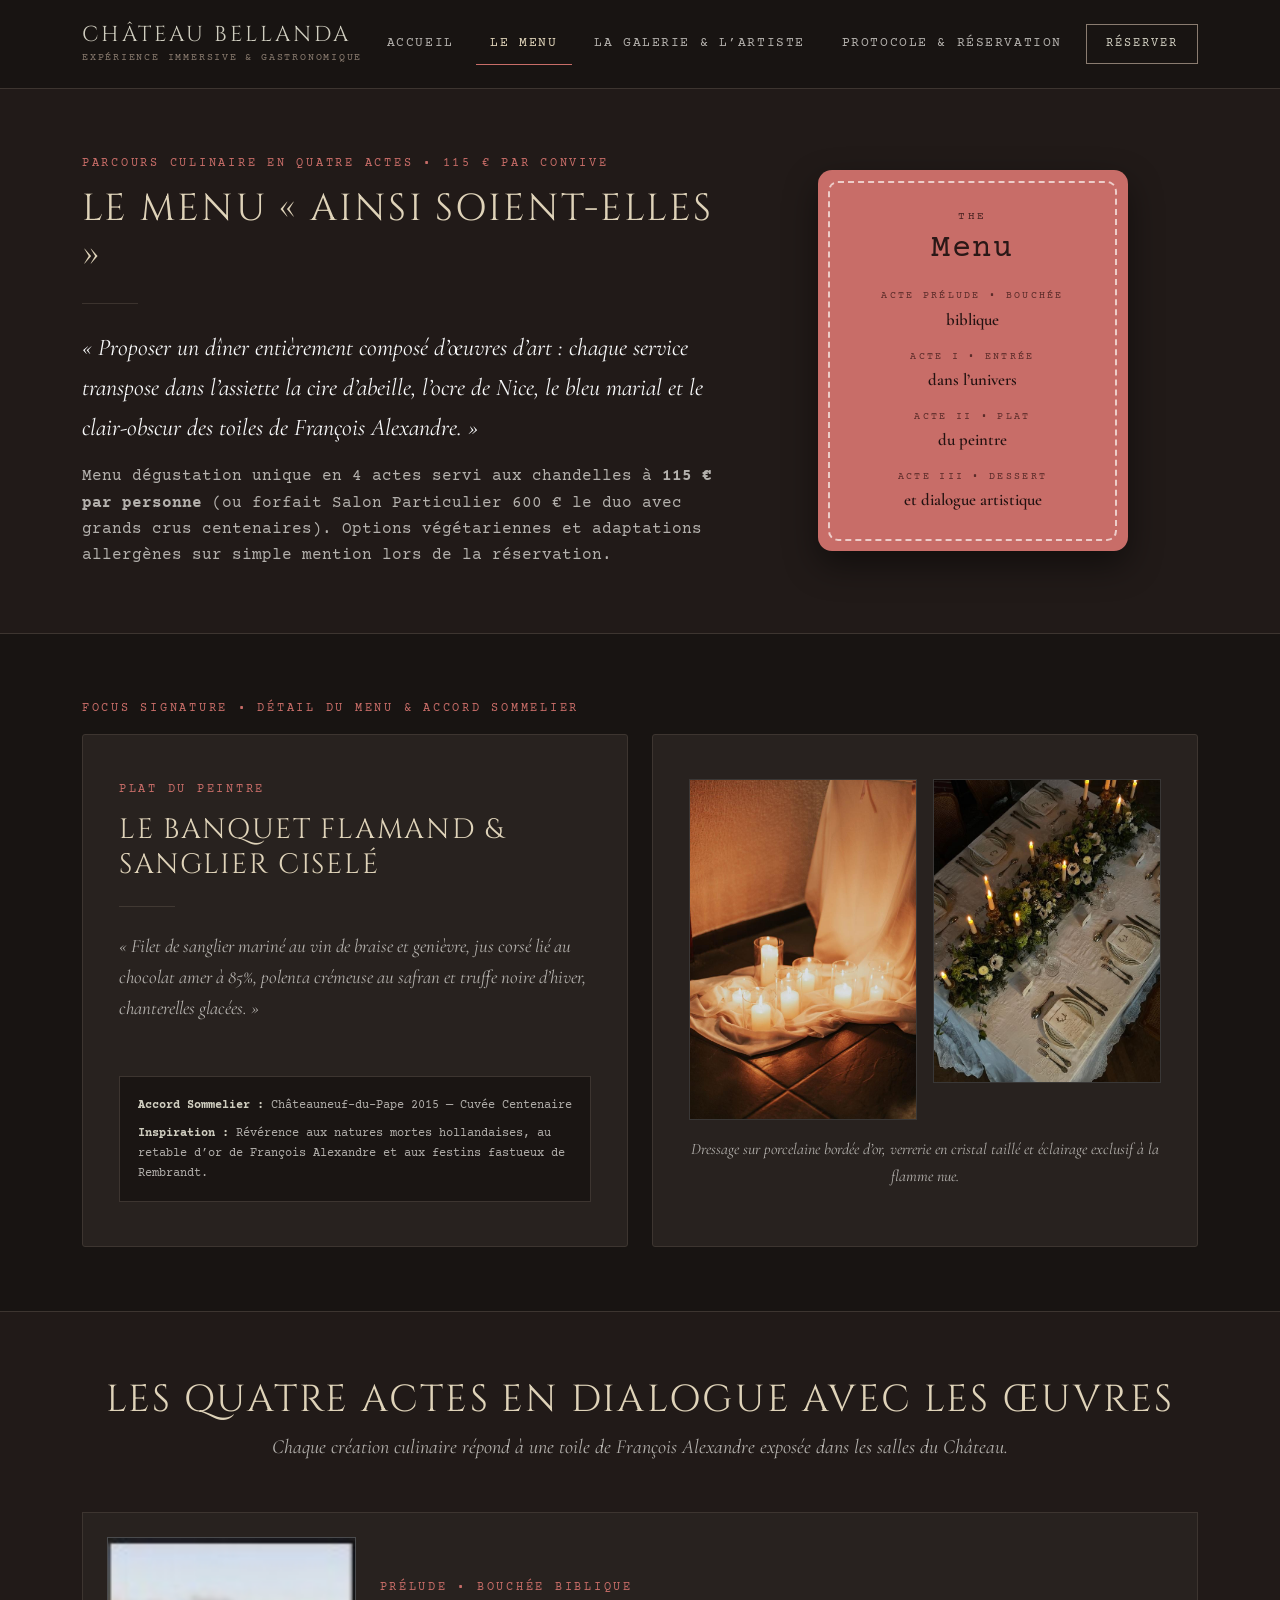
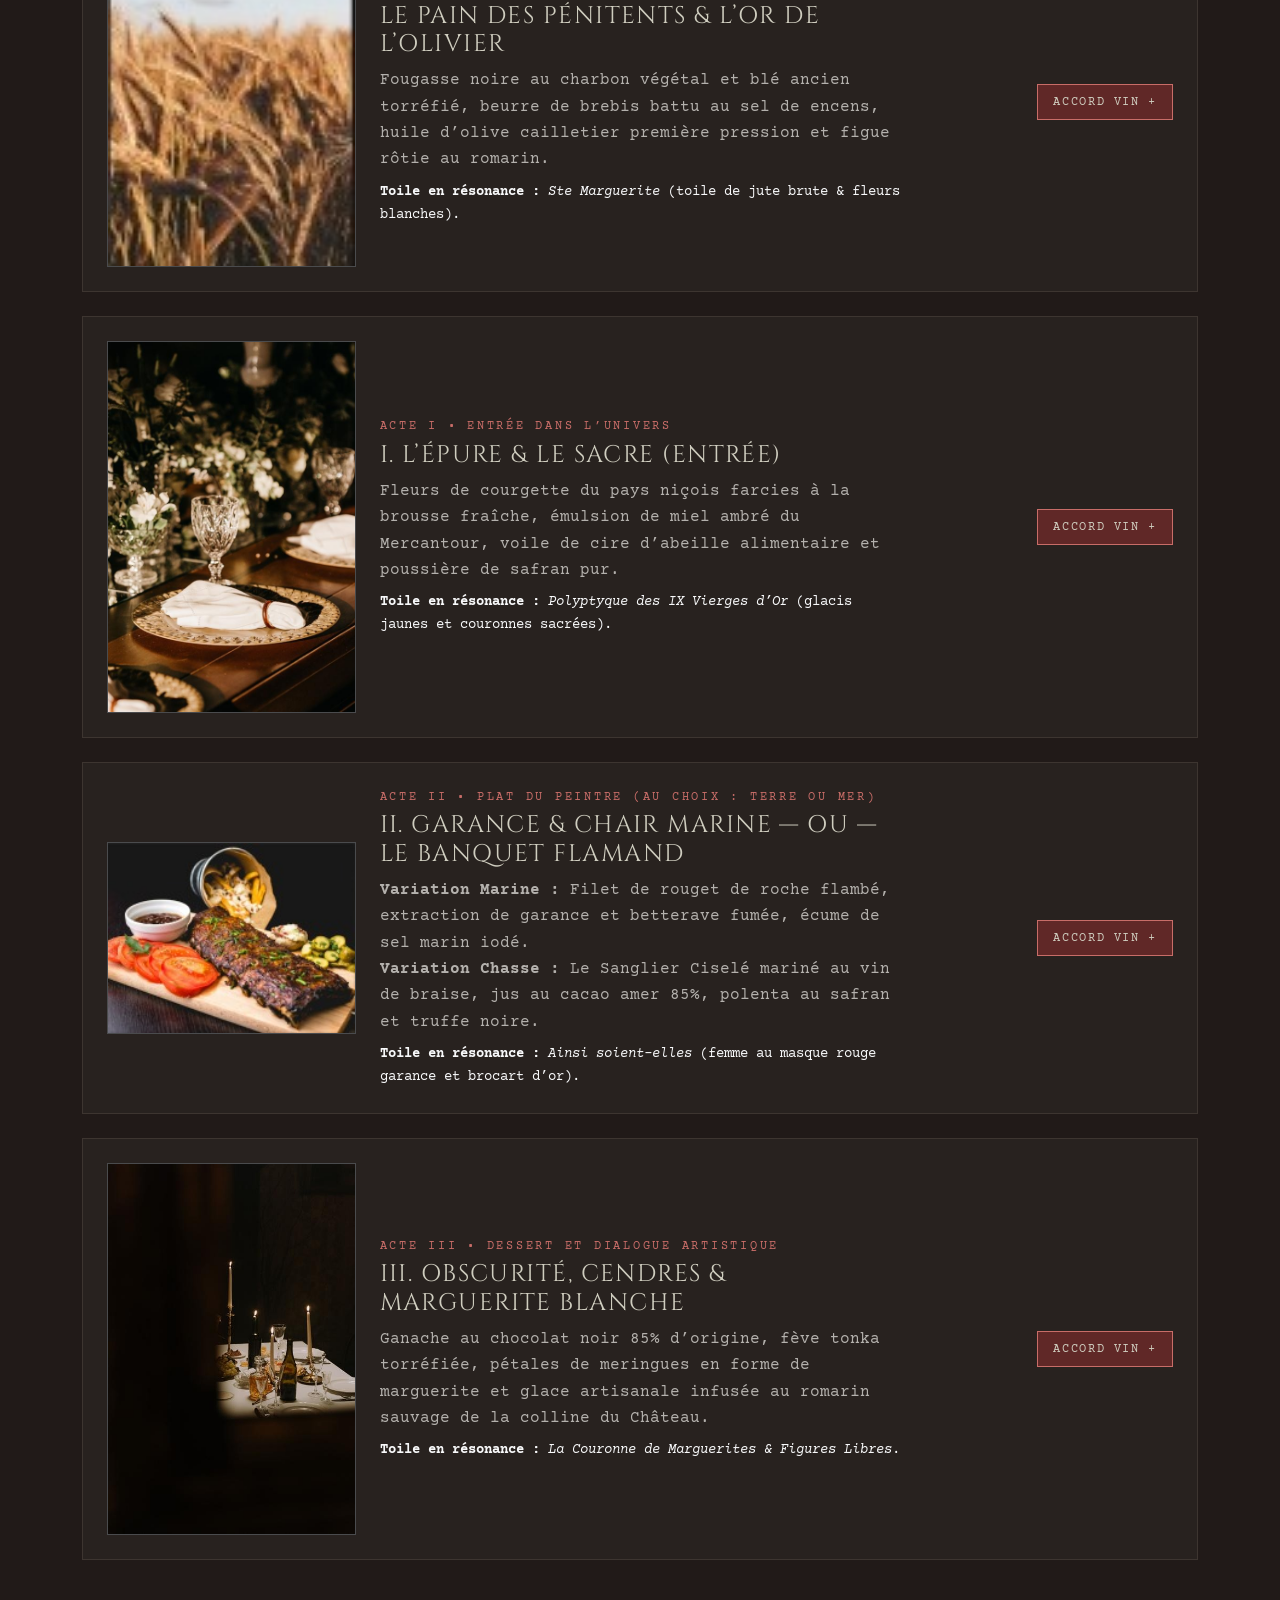
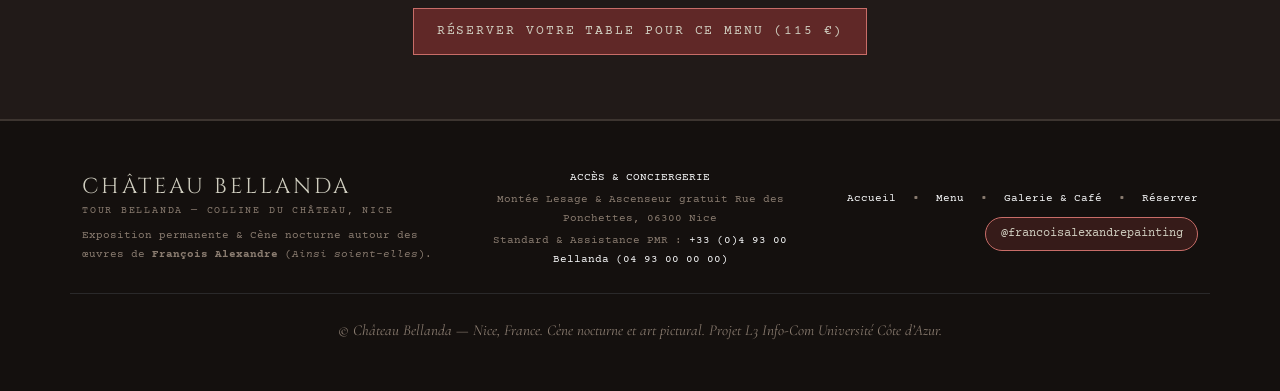
==== menu.html @ 2044c842 "Commit 3 Création des pages Menu 4 actes, Galerie monumentale et Café de l'Artiste" ====
<!DOCTYPE html>
<html lang="fr">
<head>
  <meta charset="UTF-8">
  <meta name="viewport" content="width=device-width, initial-scale=1.0">
  <title>Le Menu « Ainsi soient-elles » | Château Bellanda Nice — Dîner Gastronomique en 4 Actes</title>
  <meta name="description" content="Découvrez le menu gastronomique immersif en 4 actes du Château Bellanda à Nice (115 €), en dialogue avec les toiles de François Alexandre : Bouchée biblique, Entrée, Plat du Peintre et Dessert.">
  <meta name="keywords" content="Château Bellanda, château à Nice, galerie d'art privée, expérience gastronomique dans un cadre historique, François Alexandre, Ainsi soient-elles, restaurant immersif Nice, sortie insolite Côte d'Azur, dîner aux chandelles Nice">
  <meta name="author" content="Château Bellanda - François Alexandre - Université Côte d'Azur L3 Info-Com">
  <meta name="robots" content="index, follow">
  <meta property="og:title" content="Le Menu « Ainsi soient-elles » | Château Bellanda Nice — Dîner Gastronomique en 4 Actes">
  <meta property="og:description" content="Découvrez le menu gastronomique immersif en 4 actes du Château Bellanda à Nice (115 €), en dialogue avec les toiles de François Alexandre : Bouchée biblique, Entrée, Plat du Peintre et Dessert.">
  <meta property="og:type" content="website">
  <meta property="og:locale" content="fr_FR">
  <meta property="og:image" content="images/oeuvre-ainsi-soient-elles-affiche.jpg">
  <link rel="preconnect" href="https://fonts.googleapis.com">
  <link rel="preconnect" href="https://fonts.gstatic.com" crossorigin>
  <link href="https://fonts.googleapis.com/css2?family=Cinzel:wght@400;600;700&amp;family=Cormorant+Garamond:ital,wght@0,400;0,600;1,400;1,600&amp;family=Courier+Prime:ital,wght@0,400;0,700;1,400&amp;display=swap" rel="stylesheet">
  <link href="https://cdn.jsdelivr.net/npm/bootstrap@5.3.3/dist/css/bootstrap.min.css" rel="stylesheet" integrity="sha384-QWTKZyjpPEjISv5WaRU9OFeRpok6YctnYmDr5pNlyT2bRjXh0JMhjY6hW+ALEwIH" crossorigin="anonymous">
  <link rel="stylesheet" href="css/style.css">
</head>
<body>
  <a href="#main-content" class="skip-link">Aller au contenu principal</a>

  <header class="site-header">
    <nav class="navbar navbar-expand-lg" aria-label="Navigation principale du Château Bellanda">
      <div class="container">
        <a class="brand-logo" href="index.html">
          <span class="brand-title">CHÂTEAU BELLANDA</span>
          <span class="brand-subtitle">EXPÉRIENCE IMMERSIVE &amp; GASTRONOMIQUE</span>
        </a>

        <button class="navbar-toggler-custom d-lg-none" type="button" data-bs-toggle="collapse" data-bs-target="#navbarBellanda" aria-controls="navbarBellanda" aria-expanded="false" aria-label="Ouvrir le menu de navigation">
          Menu &#9776;
        </button>

        <div class="collapse navbar-collapse justify-content-center mt-3 mt-lg-0" id="navbarBellanda">
          <ul class="navbar-nav align-items-lg-center gap-lg-2">
            <li class="nav-item">
              <a class="nav-link-bellanda" href="index.html">Accueil</a>
            </li>
            <li class="nav-item">
              <a class="nav-link-bellanda active" href="menu.html" aria-current="page">Le Menu</a>
            </li>
            <li class="nav-item">
              <a class="nav-link-bellanda" href="galerie.html">La Galerie &amp; L’Artiste</a>
            </li>
            <li class="nav-item">
              <a class="nav-link-bellanda" href="reservation.html">Protocole &amp; Réservation</a>
            </li>
          </ul>
          <div class="d-lg-none mt-3 pb-2">
            <a href="reservation.html" class="btn-reserver-header w-100 text-center">Réserver (115 €)</a>
          </div>
        </div>

        <div class="d-none d-lg-block">
          <a href="reservation.html" class="btn-reserver-header">RÉSERVER</a>
        </div>
      </div>
    </nav>
  </header>

  <main id="main-content">
    <!-- EN-TÊTE DE LA PAGE MENU -->
    <section class="section-festin" aria-labelledby="menu-page-title">
      <div class="container">
        <div class="row gy-4 align-items-center">
          <div class="col-12 col-lg-7">
            <span class="kicker">PARCOURS CULINAIRE EN QUATRE ACTES &bull; 115 € PAR CONVIVE</span>
            <h1 id="menu-page-title" class="festin-title">
              LE MENU « AINSI SOIENT-ELLES »
            </h1>
            <hr class="section-divider">
            <p class="font-cormorant fst-italic fs-4 text-light">
              « Proposer un dîner entièrement composé d’œuvres d’art : chaque service transpose dans l’assiette la cire d’abeille, l’ocre de Nice, le bleu marial et le clair-obscur des toiles de François Alexandre. »
            </p>
            <p class="mb-0">
              Menu dégustation unique en 4 actes servi aux chandelles à <strong>115 € par personne</strong> (ou forfait Salon Particulier 600 € le duo avec grands crus centenaires). Options végétariennes et adaptations allergènes sur simple mention lors de la réservation.
            </p>
          </div>

          <div class="col-12 col-lg-5">
            <!-- Rappel fidèle de la carte rose "THE Menu" de la Maquette 1 -->
            <div class="pink-menu-card mb-0">
              <div class="pink-menu-inner">
                <span class="pink-menu-kicker">THE</span>
                <h2 class="pink-menu-heading">Menu</h2>
                <ul class="pink-menu-list">
                  <li>
                    <span class="pink-menu-step">ACTE PRÉLUDE &bull; BOUCHÉE</span>
                    <span class="pink-menu-desc">biblique</span>
                  </li>
                  <li>
                    <span class="pink-menu-step">ACTE I &bull; ENTRÉE</span>
                    <span class="pink-menu-desc">dans l’univers</span>
                  </li>
                  <li>
                    <span class="pink-menu-step">ACTE II &bull; PLAT</span>
                    <span class="pink-menu-desc">du peintre</span>
                  </li>
                  <li>
                    <span class="pink-menu-step">ACTE III &bull; DESSERT</span>
                    <span class="pink-menu-desc">et dialogue artistique</span>
                  </li>
                </ul>
              </div>
            </div>
          </div>
        </div>
      </div>
    </section>

    <!-- ZOOM MAQUETTE 4 : ÉTAT INCLUS — DÉTAIL DU PLAT DU PEINTRE & RÉSERVATION RAPIDE -->
    <section class="artist-bubble-section" aria-labelledby="plat-peintre-heading">
      <div class="container">
        <span class="kicker mb-3">FOCUS SIGNATURE &bull; DÉTAIL DU MENU &amp; ACCORD SOMMELIER</span>
        <div class="row g-4 align-items-stretch">
          <!-- Carte Gauche Maquette 4 : Plat du Peintre -->
          <div class="col-12 col-lg-6">
            <article class="detail-boxed-card h-100 d-flex flex-column justify-content-between">
              <div>
                <span class="kicker">PLAT DU PEINTRE</span>
                <h2 id="plat-peintre-heading" class="festin-title fs-3">
                  LE BANQUET FLAMAND &amp; SANGLIER CISELÉ
                </h2>
                <hr class="section-divider">
                <blockquote class="festin-quote">
                  « Filet de sanglier mariné au vin de braise et genièvre, jus corsé lié au chocolat amer à 85%, polenta crémeuse au safran et truffe noire d’hiver, chanterelles glacées. »
                </blockquote>
              </div>

              <div class="sommelier-box">
                <p class="mb-2"><strong>Accord Sommelier :</strong> Châteauneuf-du-Pape 2015 — Cuvée Centenaire</p>
                <p class="mb-0"><strong>Inspiration :</strong> Révérence aux natures mortes hollandaises, au retable d’or de François Alexandre et aux festins fastueux de Rembrandt.</p>
              </div>
            </article>
          </div>

          <!-- Carte Droite : Visuel de la Table aux Chandelles & Chevalet -->
          <div class="col-12 col-lg-6">
            <div class="detail-boxed-card h-100">
              <div class="row g-3">
                <div class="col-6">
                  <img src="images/ambiance-assiette-oree-cristal.jpg" alt="Assiette dorée ciselée et verre en cristal sur la table d'hôte du Château Bellanda" class="img-fluid border border-secondary border-opacity-25 w-100" width="380" height="520">
                </div>
                <div class="col-6">
                  <img src="images/ambiance-table-clair-obscur.jpg" alt="Table dressée dans le clair-obscur éclairée par quatre hautes chandelles" class="img-fluid border border-secondary border-opacity-25 w-100" width="380" height="520">
                </div>
              </div>
              <p class="small mt-3 mb-0 text-center font-cormorant fst-italic fs-6">
                Dressage sur porcelaine bordée d’or, verrerie en cristal taillé et éclairage exclusif à la flamme nue.
              </p>
            </div>
          </div>
        </div>
      </div>
    </section>

    <!-- DÉROULÉ DES ACTES CULINAIRES EN DIALOGUE AVEC LES TOILES (CONFORME WIREFRAME PAGE 2) -->
    <section class="section-festin" aria-labelledby="actes-details-heading">
      <div class="container">
        <h2 id="actes-details-heading" class="festin-title text-center mb-2">LES QUATRE ACTES EN DIALOGUE AVEC LES ŒUVRES</h2>
        <p class="text-center font-cormorant fst-italic fs-5 mb-5">Chaque création culinaire répond à une toile de François Alexandre exposée dans les salles du Château.</p>

        <!-- PRÉLUDE : BOUCHÉE BIBLIQUE -->
        <article class="menu-course-row">
          <div class="row g-4 align-items-center">
            <div class="col-12 col-md-3">
              <img src="images/vignette-ble-or.jpg" alt="Pain d'épeautre antique doré et huile d'olive vierge de la colline" class="img-fluid border border-secondary border-opacity-50 w-100" width="300" height="240">
            </div>
            <div class="col-12 col-md-6">
              <span class="kicker mb-1">PRÉLUDE &bull; BOUCHÉE BIBLIQUE</span>
              <h3 class="h4 font-cinzel">LE PAIN DES PÉNITENTS &amp; L’OR DE L’OLIVIER</h3>
              <p class="mb-2">
                Fougasse noire au charbon végétal et blé ancien torréfié, beurre de brebis battu au sel de encens, huile d’olive cailletier première pression et figue rôtie au romarin.
              </p>
              <p class="small text-light mb-0"><strong>Toile en résonance :</strong> <em>Ste Marguerite</em> (toile de jute brute &amp; fleurs blanches).</p>
            </div>
            <div class="col-12 col-md-3 text-md-end">
              <details class="accord-details">
                <summary>ACCORD VIN +</summary>
                <div class="accord-content text-start">
                  <strong>Bellet Blanc AOC — Clos Saint-Vincent :</strong> Minéralité saline, notes de fleurs blanches et de cire d’abeille.
                </div>
              </details>
            </div>
          </div>
        </article>

        <!-- ACTE I : ENTRÉE DANS L'UNIVERS -->
        <article class="menu-course-row">
          <div class="row g-4 align-items-center">
            <div class="col-12 col-md-3">
              <img src="images/ambiance-bougies-soie.jpg" alt="Mise en scène de bougies et cire d'abeille inspirant l'entrée L'Épure et Le Sacre" class="img-fluid border border-secondary border-opacity-50 w-100" width="300" height="240">
            </div>
            <div class="col-12 col-md-6">
              <span class="kicker mb-1">ACTE I &bull; ENTRÉE DANS L’UNIVERS</span>
              <h3 class="h4 font-cinzel">I. L’ÉPURE &amp; LE SACRE (ENTRÉE)</h3>
              <p class="mb-2">
                Fleurs de courgette du pays niçois farcies à la brousse fraîche, émulsion de miel ambré du Mercantour, voile de cire d’abeille alimentaire et poussière de safran pur.
              </p>
              <p class="small text-light mb-0"><strong>Toile en résonance :</strong> <em>Polyptyque des IX Vierges d’Or</em> (glacis jaunes et couronnes sacrées).</p>
            </div>
            <div class="col-12 col-md-3 text-md-end">
              <details class="accord-details">
                <summary>ACCORD VIN +</summary>
                <div class="accord-content text-start">
                  <strong>Condrieu Viognier — Sélection Parcellaire :</strong> Rondeur miellée, abricot sec et finale florale délicate.
                </div>
              </details>
            </div>
          </div>
        </article>

        <!-- ACTE II : PLAT DU PEINTRE (MER OU TERRE AU CHOIX) -->
        <article class="menu-course-row">
          <div class="row g-4 align-items-center">
            <div class="col-12 col-md-3">
              <img src="images/inspiration-plastique-plat.jpg" alt="Plat signature du peintre dressé sur bois avec réduction garance et braise" class="img-fluid border border-secondary border-opacity-50 w-100" width="300" height="240">
            </div>
            <div class="col-12 col-md-6">
              <span class="kicker mb-1">ACTE II &bull; PLAT DU PEINTRE (AU CHOIX : TERRE OU MER)</span>
              <h3 class="h4 font-cinzel">II. GARANCE &amp; CHAIR MARINE — OU — LE BANQUET FLAMAND</h3>
              <p class="mb-2">
                <strong>Variation Marine :</strong> Filet de rouget de roche flambé, extraction de garance et betterave fumée, écume de sel marin iodé.<br>
                <strong>Variation Chasse :</strong> Le Sanglier Ciselé mariné au vin de braise, jus au cacao amer 85%, polenta au safran et truffe noire.
              </p>
              <p class="small text-light mb-0"><strong>Toile en résonance :</strong> <em>Ainsi soient-elles</em> (femme au masque rouge garance et brocart d’or).</p>
            </div>
            <div class="col-12 col-md-3 text-md-end">
              <details class="accord-details">
                <summary>ACCORD VIN +</summary>
                <div class="accord-content text-start">
                  <strong>Châteauneuf-du-Pape 2015 :</strong> Profondeur épicée, cuir noble et fruits noirs confits.
                </div>
              </details>
            </div>
          </div>
        </article>

        <!-- ACTE III : DESSERT ET DIALOGUE ARTISTIQUE -->
        <article class="menu-course-row mb-0">
          <div class="row g-4 align-items-center">
            <div class="col-12 col-md-3">
              <img src="images/ambiance-banquet-chandelles.jpg" alt="Table de banquet fleurie de marguerites et d'anémones blanches aux chandelles" class="img-fluid border border-secondary border-opacity-50 w-100" width="300" height="240">
            </div>
            <div class="col-12 col-md-6">
              <span class="kicker mb-1">ACTE III &bull; DESSERT ET DIALOGUE ARTISTIQUE</span>
              <h3 class="h4 font-cinzel">III. OBSCURITÉ, CENDRES &amp; MARGUERITE BLANCHE</h3>
              <p class="mb-2">
                Ganache au chocolat noir 85% d’origine, fève tonka torréfiée, pétales de meringues en forme de marguerite et glace artisanale infusée au romarin sauvage de la colline du Château.
              </p>
              <p class="small text-light mb-0"><strong>Toile en résonance :</strong> <em>La Couronne de Marguerites &amp; Figures Libres</em>.</p>
            </div>
            <div class="col-12 col-md-3 text-md-end">
              <details class="accord-details">
                <summary>ACCORD VIN +</summary>
                <div class="accord-content text-start">
                  <strong>Banyuls Grand Cru Rimage :</strong> Équilibre entre cacao torréfié, mûre sauvage et fraîcheur aromatique.
                </div>
              </details>
            </div>
          </div>
        </article>

        <div class="text-center mt-5">
          <a href="reservation.html" class="btn-bordeaux">Réserver votre table pour ce menu (115 €)</a>
        </div>
      </div>
    </section>
  </main>
  <!-- Bouton d'action persistant sur smartphone (Recommandation UX Mobile-First) -->
  <div class="mobile-sticky-cta">
    <a href="reservation.html" class="btn-champagne py-2">Réserver l’expérience (115 €)</a>
  </div>

  <footer class="site-footer">
    <div class="container">
      <div class="row gy-4 align-items-center pb-4 border-bottom border-secondary border-opacity-25">
        <div class="col-12 col-md-4">
          <span class="brand-title">CHÂTEAU BELLANDA</span>
          <span class="brand-subtitle mb-2">TOUR BELLANDA — COLLINE DU CHÂTEAU, NICE</span>
          <p class="mb-0 small">Exposition permanente &amp; Cène nocturne autour des œuvres de <strong>François Alexandre</strong> (<em>Ainsi soient-elles</em>).</p>
        </div>
        <div class="col-12 col-md-4 text-md-center">
          <p class="mb-1 text-uppercase small text-light">Accès &amp; Conciergerie</p>
          <p class="mb-1 small">Montée Lesage &amp; Ascenseur gratuit Rue des Ponchettes, 06300 Nice</p>
          <p class="mb-0 small">Standard &amp; Assistance PMR : <a href="tel:+33493000000" class="text-light text-decoration-none">+33 (0)4 93 00 Bellanda (04 93 00 00 00)</a></p>
        </div>
        <div class="col-12 col-md-4 text-md-end">
          <nav aria-label="Navigation secondaire pied de page">
            <ul class="list-inline mb-2">
              <li class="list-inline-item"><a href="index.html" class="text-light text-decoration-none small">Accueil</a></li>
              <li class="list-inline-item">&bull;</li>
              <li class="list-inline-item"><a href="menu.html" class="text-light text-decoration-none small">Menu</a></li>
              <li class="list-inline-item">&bull;</li>
              <li class="list-inline-item"><a href="galerie.html" class="text-light text-decoration-none small">Galerie &amp; Café</a></li>
              <li class="list-inline-item">&bull;</li>
              <li class="list-inline-item"><a href="reservation.html" class="text-light text-decoration-none small">Réserver</a></li>
            </ul>
          </nav>
          <a href="https://www.instagram.com/francoisalexandrepainting/" target="_blank" rel="noopener noreferrer" class="insta-badge mb-0">@francoisalexandrepainting</a>
        </div>
      </div>
      <div class="pt-4">
        <p class="footer-signature mb-0">&copy; Château Bellanda — Nice, France. Cène nocturne et art pictural. Projet L3 Info-Com Université Côte d’Azur.</p>
      </div>
    </div>
  </footer>

  <script src="https://cdn.jsdelivr.net/npm/bootstrap@5.3.3/dist/js/bootstrap.bundle.min.js" integrity="sha384-YvpcrYf0tY3lHB60NNkmXc5s9fDVZLESaAA55NDzOxhy9GkcIdslK1eN7N6jIeHz" crossorigin="anonymous"></script>
  <script src="js/main.js"></script>
</body>
</html>
---- css/style.css ----
/* ==========================================================================
   CHÂTEAU BELLANDA — EXPÉRIENCE IMMERSIVE & GASTRONOMIQUE
   Direction Artistique : Clair-Obscur, Or Ciselé, Terre Cuite & Bordeaux Rituel
   Typographies : Cinzel, Cormorant Garamond, Courier Prime
   Approche : Mobile-First Responsive | Conforme W3C CSS3 Validator & RGAA
   ========================================================================== */

:root {
  --bg-deep: #181412;
  --bg-primary: #211A18;
  --bg-panel: #28221F;
  --bg-card: #241E1C;
  --bordeaux-rituel: #602827;
  --rose-menu: #C86D68;
  --rose-menu-dark: #A95550;
  --terre-cuite: #8A7C70;
  --pierre-grise: #B4B1AD;
  --bougie-chaude: #CFCDBF;
  --or-champagne: #DFD3B9;
  --or-cisele: #C5A880;
  --border-subtle: #3D3530;
  --border-gold: #6E5D4F;
  --font-title: 'Cinzel', Georgia, serif;
  --font-serif: 'Cormorant Garamond', Georgia, serif;
  --font-mono: 'Courier Prime', 'Courier New', monospace;
}

*,
*::before,
*::after {
  box-sizing: border-box;
}

html {
  scroll-behavior: smooth;
  font-size: 16px;
}

body {
  margin: 0;
  padding: 0;
  background-color: var(--bg-primary);
  color: var(--pierre-grise);
  font-family: var(--font-mono);
  line-height: 1.65;
  overflow-x: hidden;
}

/* Lien d'évitement accessibilité RGAA */
.skip-link {
  position: absolute;
  top: -100px;
  left: 1rem;
  background-color: var(--or-champagne);
  color: var(--bg-deep);
  padding: 0.75rem 1.25rem;
  font-family: var(--font-mono);
  font-weight: 700;
  text-decoration: none;
  z-index: 9999;
  border-radius: 2px;
}

.skip-link:focus {
  top: 1rem;
  outline: 2px solid var(--rose-menu);
}

/* Accessibilité Focus Clavier */
a:focus-visible,
button:focus-visible,
input:focus-visible,
select:focus-visible,
textarea:focus-visible,
summary:focus-visible {
  outline: 2px solid var(--or-champagne);
  outline-offset: 3px;
}

/* Typographie Globale */
h1, h2, h3, h4, .font-cinzel {
  font-family: var(--font-title);
  color: var(--bougie-chaude);
  font-weight: 400;
  letter-spacing: 0.06em;
  margin-top: 0;
}

.font-cormorant {
  font-family: var(--font-serif);
}

.font-courier {
  font-family: var(--font-mono);
}

.kicker {
  display: block;
  font-family: var(--font-mono);
  font-size: 0.78rem;
  text-transform: uppercase;
  letter-spacing: 0.22em;
  color: var(--rose-menu);
  margin-bottom: 0.75rem;
}

.section-divider {
  width: 56px;
  height: 1px;
  background-color: var(--terre-cuite);
  border: 0;
  margin: 1.5rem 0;
}

.section-divider-center {
  margin-left: auto;
  margin-right: auto;
}

/* ==========================================================================
   HEADER & BARRE DE NAVIGATION (Mobile-First)
   ========================================================================== */
.site-header {
  position: sticky;
  top: 0;
  z-index: 1030;
  background-color: rgba(24, 20, 18, 0.96);
  border-bottom: 1px solid var(--border-subtle);
  padding: 0.85rem 0;
}

.brand-logo {
  text-decoration: none;
  display: inline-block;
}

.brand-title {
  display: block;
  font-family: var(--font-title);
  font-size: 1.15rem;
  color: var(--bougie-chaude);
  letter-spacing: 0.14em;
  line-height: 1.2;
}

.brand-subtitle {
  display: block;
  font-family: var(--font-mono);
  font-size: 0.62rem;
  color: var(--terre-cuite);
  letter-spacing: 0.18em;
  text-transform: uppercase;
  margin-top: 0.15rem;
}

.navbar-toggler-custom {
  border: 1px solid var(--terre-cuite);
  background: transparent;
  color: var(--bougie-chaude);
  padding: 0.45rem 0.75rem;
  font-family: var(--font-mono);
  font-size: 0.75rem;
  letter-spacing: 0.1em;
  text-transform: uppercase;
  border-radius: 2px;
}

.nav-link-bellanda {
  font-family: var(--font-mono);
  font-size: 0.82rem;
  color: var(--pierre-grise);
  text-decoration: none;
  text-transform: uppercase;
  letter-spacing: 0.12em;
  padding: 0.6rem 0.9rem;
  display: block;
  transition: color 0.25s ease;
}

.nav-link-bellanda:hover,
.nav-link-bellanda.active {
  color: var(--or-champagne);
}

.nav-link-bellanda.active {
  border-bottom: 1px solid var(--rose-menu);
}

.btn-reserver-header {
  display: inline-block;
  font-family: var(--font-mono);
  font-size: 0.75rem;
  text-transform: uppercase;
  letter-spacing: 0.16em;
  color: var(--bougie-chaude);
  background-color: transparent;
  border: 1px solid var(--terre-cuite);
  padding: 0.55rem 1.2rem;
  text-decoration: none;
  transition: all 0.25s ease;
}

.btn-reserver-header:hover {
  background-color: var(--bordeaux-rituel);
  border-color: var(--rose-menu);
  color: #ffffff;
}

/* ==========================================================================
   MAQUETTE 1 : HERO & CARTE "THE MENU" ROSE POUDRÉ FESTONNÉE
   ========================================================================== */
.hero-frame-wrapper {
  background-color: var(--bg-deep);
  padding: 1rem 0 2rem 0;
  border-bottom: 1px solid var(--border-subtle);
}

.hero-main-box {
  background-color: var(--bg-panel);
  border: 1px solid var(--border-subtle);
  overflow: hidden;
}

.hero-visual-stage {
  position: relative;
  min-height: 460px;
  background-color: #14100E;
  display: flex;
  align-items: center;
  justify-content: center;
  padding: 2.5rem 1.25rem;
  overflow: hidden;
}

.hero-bg-img {
  position: absolute;
  top: 0;
  left: 0;
  width: 100%;
  height: 100%;
  object-fit: cover;
  object-position: center 22%;
  opacity: 0.48;
  filter: contrast(1.08) brightness(0.82);
}

.hero-overlay-gradient {
  position: absolute;
  top: 0;
  left: 0;
  width: 100%;
  height: 100%;
  background: radial-gradient(circle at center, rgba(24, 20, 18, 0.25) 0%, rgba(24, 20, 18, 0.82) 100%);
}

.hero-center-content {
  position: relative;
  z-index: 3;
  max-width: 540px;
  text-align: center;
  padding: 1.25rem;
}

.hero-question-title {
  font-family: var(--font-mono);
  font-size: 1.2rem;
  line-height: 1.55;
  color: #F4EFE6;
  text-shadow: 0 2px 12px rgba(0, 0, 0, 0.85);
  margin-bottom: 1.25rem;
}

.hero-floating-vignettes {
  display: flex;
  justify-content: center;
  gap: 1rem;
  margin-top: 1.5rem;
  position: relative;
  z-index: 3;
}

.vignette-card {
  width: 96px;
  height: 120px;
  border: 2px solid rgba(255, 255, 255, 0.85);
  box-shadow: 0 8px 24px rgba(0, 0, 0, 0.75);
  overflow: hidden;
  background-color: var(--bg-deep);
}

.vignette-card img {
  width: 100%;
  height: 100%;
  object-fit: cover;
  display: block;
}

/* Colonne Droite Maquette 1 : Carte "The Menu" rose poudré à bordure festonnée */
.hero-sidebar-panel {
  background-color: #2A2522;
  padding: 2.25rem 1.5rem;
  display: flex;
  flex-direction: column;
  justify-content: space-between;
  min-height: 100%;
}

.pink-menu-card {
  background-color: var(--rose-menu);
  color: #2B1817;
  border-radius: 14px;
  padding: 0.65rem;
  max-width: 310px;
  margin: 0 auto 2rem auto;
  width: 100%;
  box-shadow: 0 14px 34px rgba(0, 0, 0, 0.45);
  position: relative;
}

/* Bordure intérieure festonnée fidèle à la maquette 1 */
.pink-menu-inner {
  border: 2px dashed rgba(248, 232, 228, 0.78);
  border-radius: 10px;
  padding: 1.6rem 1.15rem;
  text-align: center;
}

.pink-menu-kicker {
  font-family: var(--font-mono);
  font-size: 0.68rem;
  letter-spacing: 0.25em;
  text-transform: uppercase;
  color: #4A2422;
  display: block;
  margin-bottom: 0.25rem;
}

.pink-menu-heading {
  font-family: var(--font-mono);
  font-size: 2rem;
  color: #2B1817;
  margin-bottom: 1.25rem;
  font-weight: 400;
}

.pink-menu-list {
  list-style: none;
  padding: 0;
  margin: 0;
}

.pink-menu-list li {
  margin-bottom: 0.95rem;
}

.pink-menu-list li:last-child {
  margin-bottom: 0;
}

.pink-menu-step {
  display: block;
  font-family: var(--font-mono);
  font-size: 0.65rem;
  letter-spacing: 0.22em;
  text-transform: uppercase;
  color: #5A2B29;
}

.pink-menu-desc {
  display: block;
  font-family: var(--font-serif);
  font-size: 1.05rem;
  color: #231211;
  font-weight: 600;
}

.hero-quick-links {
  text-align: right;
  padding-right: 0.5rem;
}

.hero-quick-links a {
  display: block;
  font-family: var(--font-mono);
  font-size: 1.2rem;
  color: #F4EFE6;
  text-decoration: none;
  margin-bottom: 0.35rem;
  transition: color 0.2s ease, transform 0.2s ease;
}

.hero-quick-links a:hover {
  color: var(--rose-menu);
  transform: translateX(-4px);
}

/* ==========================================================================
   MAQUETTE 2 : SECTION "LE FESTIN DES INITIÉS"
   ========================================================================== */
.section-festin {
  padding: 4rem 0;
  background-color: var(--bg-primary);
  border-bottom: 1px solid var(--border-subtle);
}

.festin-title {
  font-size: 1.85rem;
  line-height: 1.25;
  color: var(--or-champagne);
  margin-bottom: 1rem;
}

.festin-quote {
  font-family: var(--font-serif);
  font-style: italic;
  font-size: 1.18rem;
  line-height: 1.65;
  color: var(--pierre-grise);
  margin-bottom: 2rem;
}

.stat-box {
  background-color: var(--bg-panel);
  border: 1px solid var(--border-subtle);
  border-radius: 3px;
  padding: 1.1rem 1rem;
  height: 100%;
  transition: border-color 0.25s ease;
}

.stat-box:hover {
  border-color: var(--terre-cuite);
}

.stat-number {
  display: block;
  font-family: var(--font-serif);
  font-size: 1.55rem;
  font-weight: 700;
  color: var(--or-champagne);
  line-height: 1.1;
  margin-bottom: 0.35rem;
}

.stat-label {
  display: block;
  font-family: var(--font-mono);
  font-size: 0.68rem;
  letter-spacing: 0.14em;
  text-transform: uppercase;
  color: var(--pierre-grise);
}

.feature-visual-card {
  height: 100%;
}

.feature-img-wrapper {
  border: 1px solid var(--border-subtle);
  overflow: hidden;
  margin-bottom: 1.15rem;
  background-color: var(--bg-deep);
  aspect-ratio: 4 / 3;
}

.feature-img-wrapper img {
  width: 100%;
  height: 100%;
  object-fit: cover;
  display: block;
  transition: transform 0.45s ease;
}

.feature-visual-card:hover .feature-img-wrapper img {
  transform: scale(1.04);
}

.feature-card-title {
  font-family: var(--font-title);
  font-size: 1rem;
  color: var(--or-champagne);
  margin-bottom: 0.6rem;
}

.feature-card-text {
  font-family: var(--font-mono);
  font-size: 0.8rem;
  color: var(--terre-cuite);
  line-height: 1.65;
  margin-bottom: 0;
}

/* ==========================================================================
   BULLE DE PRÉSENTATION DE L'ARTISTE FRANÇOIS ALEXANDRE & CAFÉ DE L'ARTISTE
   ========================================================================== */
.artist-bubble-section {
  padding: 4rem 0;
  background-color: var(--bg-deep);
  border-bottom: 1px solid var(--border-subtle);
}

.artist-bubble-card {
  background: linear-gradient(145deg, #261F1C 0%, #1C1614 100%);
  border: 1px solid var(--border-gold);
  border-radius: 12px;
  padding: 2rem 1.5rem;
  box-shadow: 0 20px 45px rgba(0, 0, 0, 0.55);
}

.artist-avatar-ring {
  width: 155px;
  height: 155px;
  border-radius: 50%;
  padding: 5px;
  background: linear-gradient(135deg, var(--or-cisele), var(--rose-menu));
  margin: 0 auto 1.25rem auto;
}

.artist-avatar-ring img {
  width: 100%;
  height: 100%;
  object-fit: cover;
  border-radius: 50%;
  display: block;
}

.insta-badge {
  display: inline-flex;
  align-items: center;
  gap: 0.5rem;
  background-color: rgba(96, 40, 39, 0.45);
  border: 1px solid var(--rose-menu);
  color: var(--bougie-chaude);
  padding: 0.35rem 0.9rem;
  border-radius: 50px;
  font-family: var(--font-mono);
  font-size: 0.78rem;
  text-decoration: none;
  margin-bottom: 0.85rem;
  transition: background-color 0.25s ease;
}

.insta-badge:hover {
  background-color: var(--bordeaux-rituel);
  color: #ffffff;
}

.insta-stats {
  font-family: var(--font-mono);
  font-size: 0.76rem;
  color: var(--terre-cuite);
  letter-spacing: 0.06em;
  margin-bottom: 1rem;
}

.artist-quote-bubble {
  background-color: rgba(33, 26, 24, 0.85);
  border-left: 3px solid var(--rose-menu);
  padding: 1rem 1.25rem;
  font-family: var(--font-serif);
  font-style: italic;
  font-size: 1.2rem;
  color: var(--or-champagne);
  margin: 1rem 0;
}

/* Cartel & Galerie des Œuvres */
.artwork-card {
  background-color: var(--bg-panel);
  border: 1px solid var(--border-subtle);
  height: 100%;
  display: flex;
  flex-direction: column;
  transition: transform 0.3s ease, border-color 0.3s ease;
}

.artwork-card:hover {
  transform: translateY(-4px);
  border-color: var(--or-cisele);
}

.artwork-img-container {
  position: relative;
  overflow: hidden;
  background-color: #120F0E;
  aspect-ratio: 4 / 5;
}

.artwork-img-container img {
  width: 100%;
  height: 100%;
  object-fit: cover;
  display: block;
  transition: transform 0.5s ease;
}

.artwork-card:hover .artwork-img-container img {
  transform: scale(1.03);
}

.artwork-tag {
  position: absolute;
  top: 0.75rem;
  left: 0.75rem;
  background-color: rgba(24, 20, 18, 0.88);
  border: 1px solid var(--border-gold);
  color: var(--or-champagne);
  font-family: var(--font-mono);
  font-size: 0.68rem;
  text-transform: uppercase;
  letter-spacing: 0.12em;
  padding: 0.25rem 0.65rem;
}

.artwork-cartel {
  padding: 1.35rem;
  flex-grow: 1;
  display: flex;
  flex-direction: column;
  justify-content: space-between;
}

.cartel-title {
  font-family: var(--font-title);
  font-size: 1.05rem;
  color: var(--or-champagne);
  margin-bottom: 0.35rem;
}

.cartel-meta {
  font-family: var(--font-mono);
  font-size: 0.75rem;
  color: var(--rose-menu);
  margin-bottom: 0.75rem;
}

.cartel-desc {
  font-family: var(--font-serif);
  font-size: 1.02rem;
  color: var(--pierre-grise);
  margin-bottom: 1rem;
}

/* Café de l'Artiste */
.cafe-artiste-box {
  background-color: #271F1C;
  border: 1px solid var(--border-gold);
  padding: 2rem 1.5rem;
  position: relative;
}

/* ==========================================================================
   MAQUETTE 3 : LE PROTOCOLE DU CHÂTEAU (3 CARTES NUMÉROTÉES)
   ========================================================================== */
.protocol-card {
  background-color: var(--bg-panel);
  border: 1px solid var(--border-subtle);
  padding: 2rem 1.65rem;
  height: 100%;
  transition: border-color 0.25s ease;
}

.protocol-card:hover {
  border-color: var(--rose-menu);
}

.protocol-step {
  display: block;
  font-family: var(--font-mono);
  font-size: 0.72rem;
  letter-spacing: 0.2em;
  text-transform: uppercase;
  color: var(--rose-menu);
  margin-bottom: 0.85rem;
}

.protocol-heading {
  font-family: var(--font-title);
  font-size: 1.15rem;
  color: var(--or-champagne);
  margin-bottom: 1rem;
}

.protocol-lead {
  font-family: var(--font-mono);
  font-size: 0.84rem;
  color: var(--bougie-chaude);
  margin-bottom: 1rem;
}

.protocol-note {
  font-family: var(--font-serif);
  font-style: italic;
  font-size: 1rem;
  color: var(--terre-cuite);
  margin-bottom: 0;
}

/* ==========================================================================
   MAQUETTE 4 : FORMULAIRES DE RÉSERVATION & DÉTAIL DU PLAT DU PEINTRE
   ========================================================================== */
.salon-form-container,
.detail-boxed-card {
  background-color: var(--bg-panel);
  border: 1px solid var(--border-subtle);
  padding: 2rem 1.5rem;
  border-radius: 3px;
}

.contact-diamond-list {
  list-style: none;
  padding: 0;
  margin: 1.5rem 0 0 0;
}

.contact-diamond-list li {
  font-family: var(--font-mono);
  font-size: 0.82rem;
  color: var(--pierre-grise);
  margin-bottom: 0.65rem;
}

.contact-diamond-list strong {
  color: var(--bougie-chaude);
}

.form-label-bellanda {
  display: block;
  font-family: var(--font-mono);
  font-size: 0.7rem;
  text-transform: uppercase;
  letter-spacing: 0.16em;
  color: var(--pierre-grise);
  margin-bottom: 0.45rem;
}

.form-control-bellanda,
.form-select-bellanda {
  width: 100%;
  background-color: #171311;
  border: 1px solid var(--border-subtle);
  color: var(--bougie-chaude);
  font-family: var(--font-mono);
  font-size: 0.85rem;
  padding: 0.75rem 0.95rem;
  border-radius: 2px;
  margin-bottom: 1.2rem;
}

.form-control-bellanda::placeholder {
  color: #6E655F;
}

.form-control-bellanda:focus,
.form-select-bellanda:focus {
  border-color: var(--or-champagne);
  background-color: #1D1816;
}

.btn-champagne {
  display: inline-block;
  width: 100%;
  background-color: var(--or-champagne);
  color: #1C1614;
  font-family: var(--font-title);
  font-weight: 600;
  font-size: 0.8rem;
  letter-spacing: 0.2em;
  text-transform: uppercase;
  border: 1px solid var(--or-champagne);
  padding: 0.9rem 1.5rem;
  text-align: center;
  text-decoration: none;
  cursor: pointer;
  transition: all 0.25s ease;
}

.btn-champagne:hover {
  background-color: var(--bordeaux-rituel);
  border-color: var(--rose-menu);
  color: #ffffff;
}

.btn-bordeaux {
  display: inline-block;
  background-color: var(--bordeaux-rituel);
  color: var(--bougie-chaude);
  font-family: var(--font-mono);
  font-size: 0.8rem;
  letter-spacing: 0.15em;
  text-transform: uppercase;
  border: 1px solid var(--rose-menu);
  padding: 0.75rem 1.4rem;
  text-decoration: none;
  transition: all 0.25s ease;
}

.btn-bordeaux:hover {
  background-color: var(--rose-menu);
  color: #181412;
}

.sommelier-box {
  background-color: #1A1513;
  border: 1px solid var(--border-subtle);
  padding: 1.1rem;
  font-family: var(--font-mono);
  font-size: 0.76rem;
  color: var(--pierre-grise);
  margin-top: 1.25rem;
}

.sommelier-box strong {
  color: var(--bougie-chaude);
}

/* Modules Horizontaux Page Menu (Wireframe + Maquette) */
.menu-course-row {
  background-color: var(--bg-panel);
  border: 1px solid var(--border-subtle);
  padding: 1.5rem;
  margin-bottom: 1.5rem;
  transition: border-color 0.25s ease;
}

.menu-course-row:hover {
  border-color: var(--or-cisele);
}

.accord-details summary {
  cursor: pointer;
  display: inline-block;
  background-color: var(--bordeaux-rituel);
  color: var(--bougie-chaude);
  border: 1px solid var(--rose-menu);
  padding: 0.45rem 0.95rem;
  font-family: var(--font-mono);
  font-size: 0.72rem;
  letter-spacing: 0.14em;
  text-transform: uppercase;
  list-style: none;
}

.accord-details summary::-webkit-details-marker {
  display: none;
}

.accord-content {
  margin-top: 0.85rem;
  padding: 0.9rem;
  background-color: #1A1513;
  border-left: 2px solid var(--or-champagne);
  font-size: 0.8rem;
}

/* Sticky Mobile CTA (Recommandation Dossier UX Persona Julien) */
.mobile-sticky-cta {
  position: fixed;
  bottom: 0;
  left: 0;
  right: 0;
  background-color: rgba(24, 20, 18, 0.96);
  border-top: 1px solid var(--border-gold);
  padding: 0.65rem 1rem;
  z-index: 1020;
  display: block;
}

/* Footer */
.site-footer {
  background-color: #14100E;
  border-top: 1px solid var(--border-subtle);
  padding: 3rem 0 5rem 0;
  color: var(--terre-cuite);
  font-size: 0.8rem;
}

.footer-signature {
  font-family: var(--font-serif);
  font-style: italic;
  font-size: 0.95rem;
  color: var(--terre-cuite);
  text-align: center;
}

/* ==========================================================================
   MEDIA QUERIES — ADAPTATION TABLETTE & DESKTOP (Approche Mobile-First)
   ========================================================================== */
@media (min-width: 768px) {
  .festin-title {
    font-size: 2.35rem;
  }

  .hero-question-title {
    font-size: 1.45rem;
  }

  .salon-form-container,
  .detail-boxed-card {
    padding: 2.75rem 2.25rem;
  }
}

@media (min-width: 992px) {
  .brand-title {
    font-size: 1.35rem;
  }

  .hero-visual-stage {
    min-height: 560px;
  }

  /* Sur Desktop : Positionnement exact des 2 vignettes à droite de l'image Hero comme sur la Maquette 1 */
  .hero-floating-vignettes {
    position: absolute;
    right: 1.5rem;
    top: 0;
    bottom: 0;
    flex-direction: column;
    justify-content: space-between;
    padding: 2rem 0;
    margin-top: 0;
  }

  .vignette-card {
    width: 112px;
    height: 138px;
  }

  .mobile-sticky-cta {
    display: none;
  }

  .site-footer {
    padding-bottom: 3rem;
  }
}
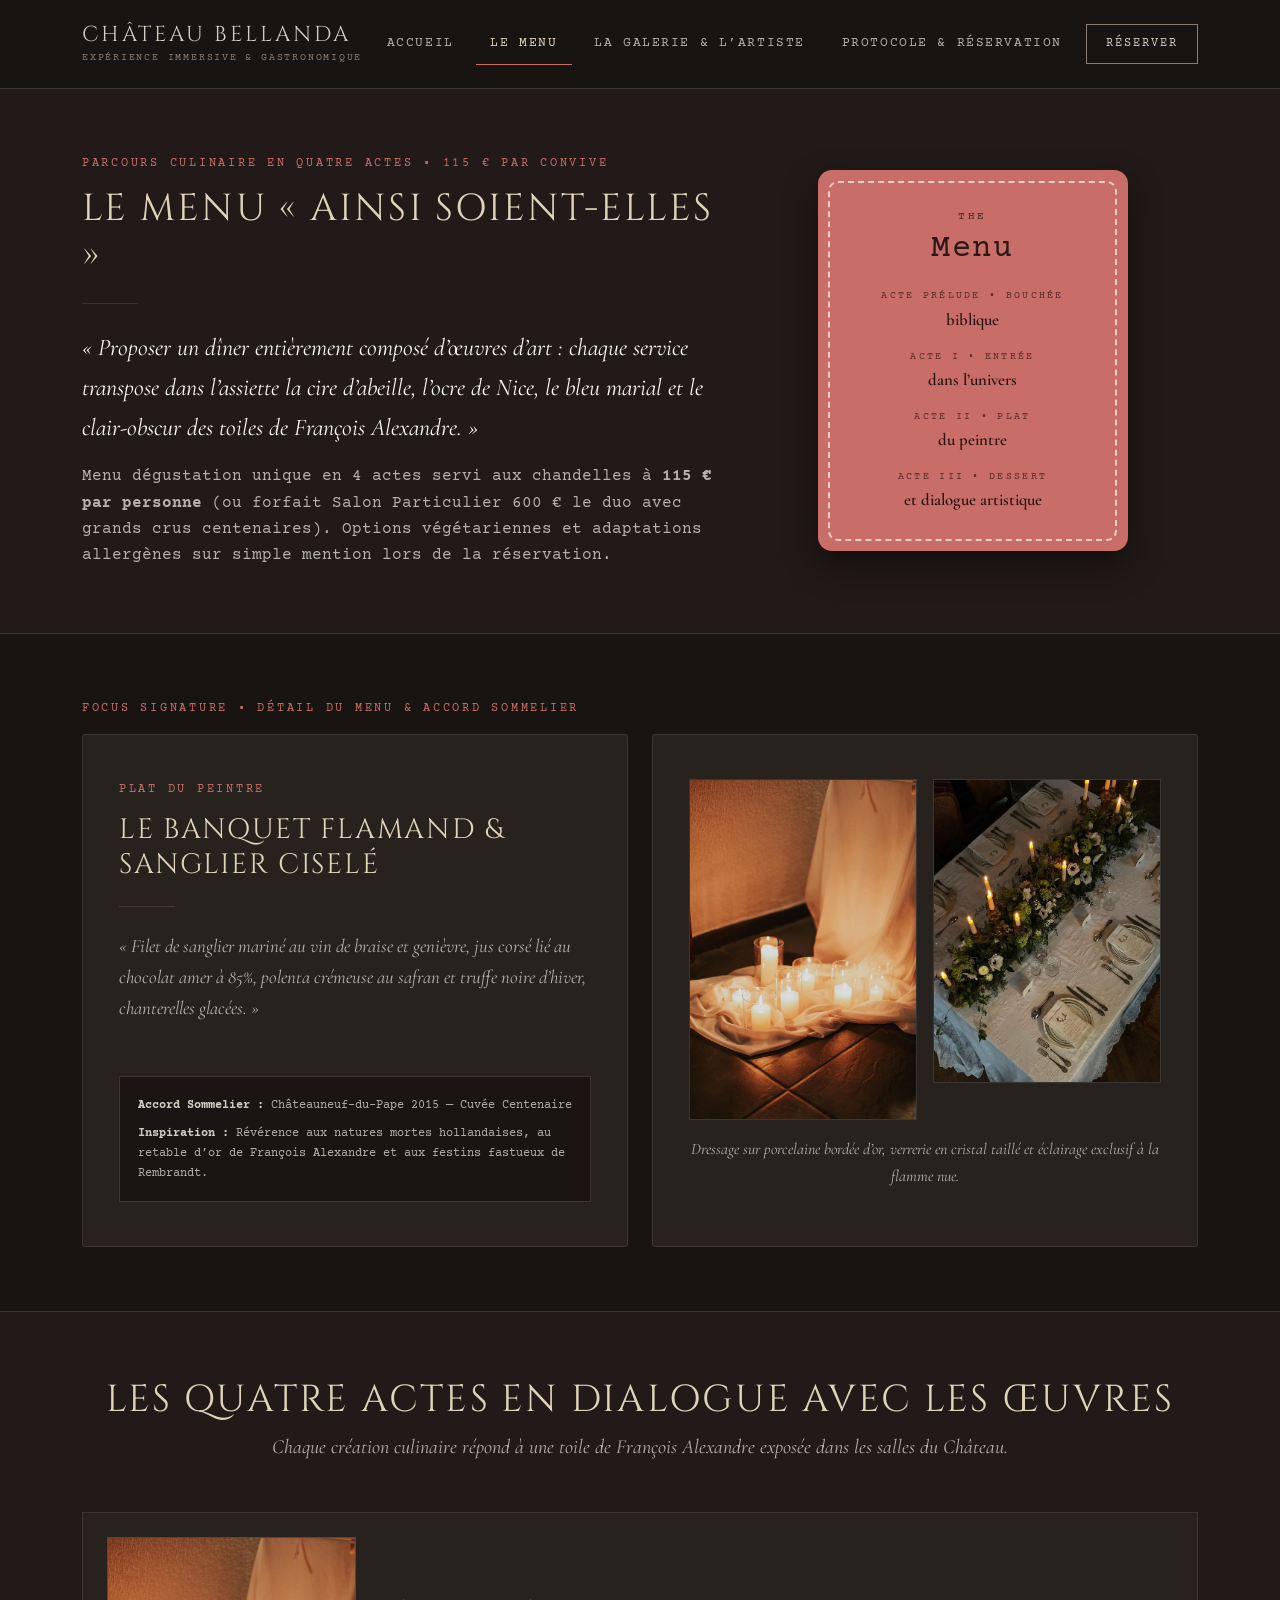
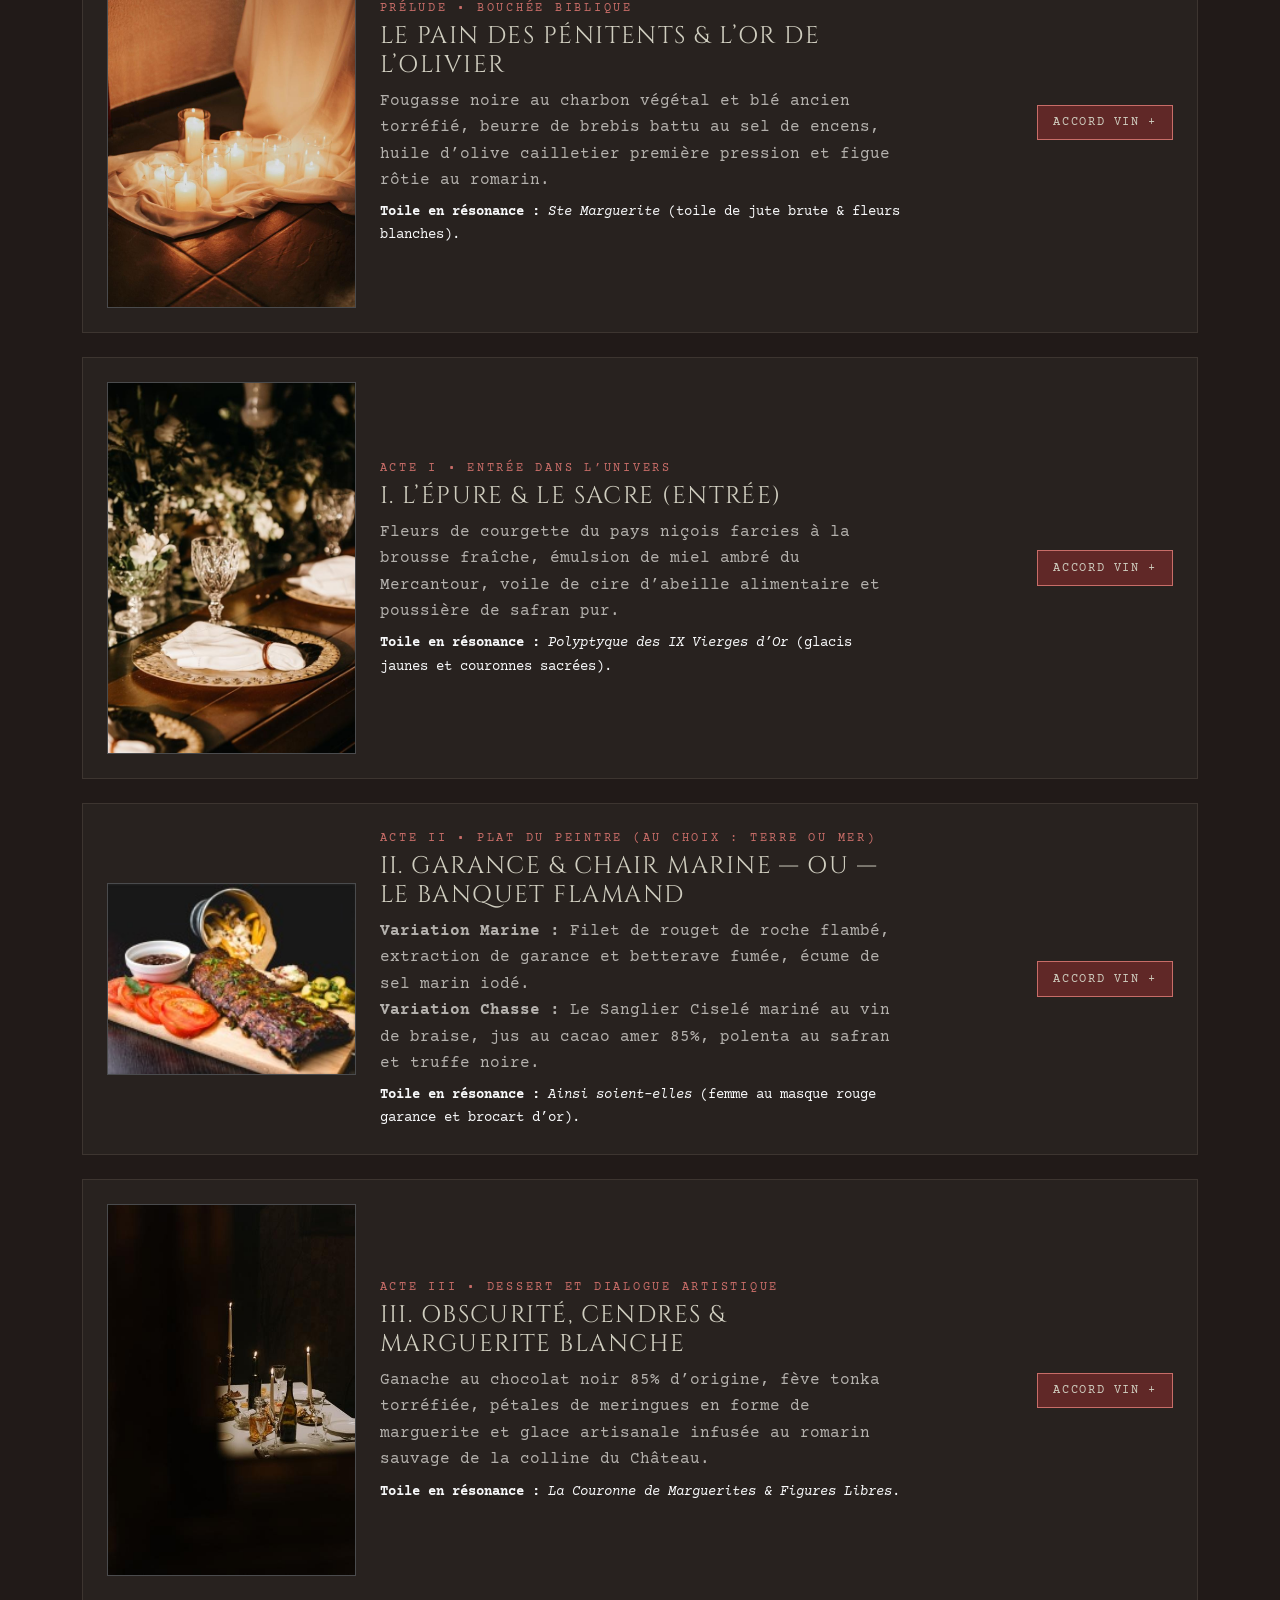
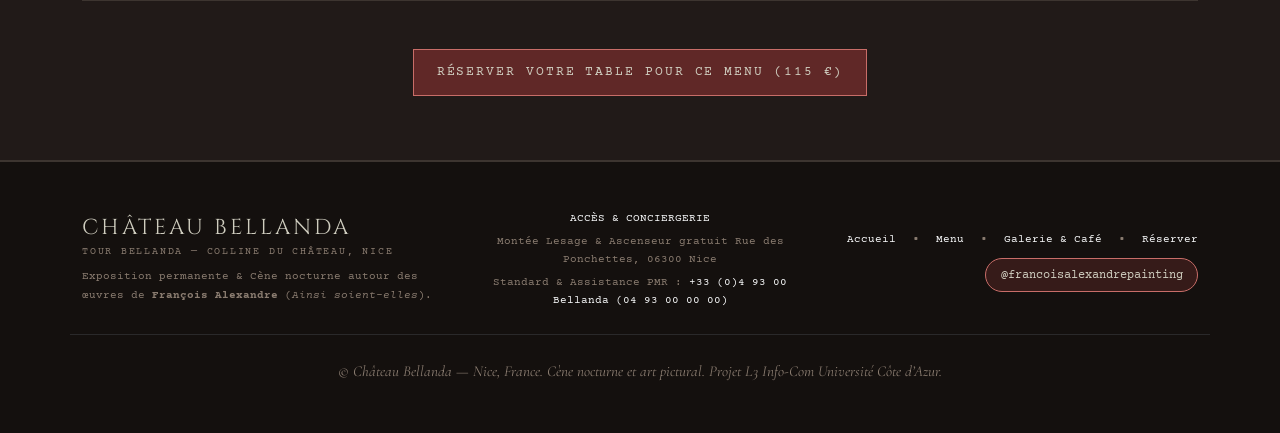
==== commit c895a541: "Commit 5 Amélioration lisibilité du Hero et suppression des vignettes superposées" ====
--- a/menu.html
+++ b/menu.html
@@ -167,7 +167,7 @@
         <article class="menu-course-row">
           <div class="row g-4 align-items-center">
             <div class="col-12 col-md-3">
-              <img src="images/vignette-ble-or.jpg" alt="Pain d'épeautre antique doré et huile d'olive vierge de la colline" class="img-fluid border border-secondary border-opacity-50 w-100" width="300" height="240">
+              <img src="images/ambiance-assiette-oree-cristal.jpg" alt="Assiette dorée ciselée et pain des pénitents sur la table du Château Bellanda" class="img-fluid border border-secondary border-opacity-50 w-100" width="300" height="240">
             </div>
             <div class="col-12 col-md-6">
               <span class="kicker mb-1">PRÉLUDE &bull; BOUCHÉE BIBLIQUE</span>
--- a/css/style.css
+++ b/css/style.css
@@ -270,31 +270,6 @@
   margin-bottom: 1.25rem;
 }
 
-.hero-floating-vignettes {
-  display: flex;
-  justify-content: center;
-  gap: 1rem;
-  margin-top: 1.5rem;
-  position: relative;
-  z-index: 3;
-}
-
-.vignette-card {
-  width: 96px;
-  height: 120px;
-  border: 2px solid rgba(255, 255, 255, 0.85);
-  box-shadow: 0 8px 24px rgba(0, 0, 0, 0.75);
-  overflow: hidden;
-  background-color: var(--bg-deep);
-}
-
-.vignette-card img {
-  width: 100%;
-  height: 100%;
-  object-fit: cover;
-  display: block;
-}
-
 /* Colonne Droite Maquette 1 : Carte "The Menu" rose poudré à bordure festonnée */
 .hero-sidebar-panel {
   background-color: #2A2522;
@@ -910,23 +885,6 @@
     min-height: 560px;
   }
 
-  /* Sur Desktop : Positionnement exact des 2 vignettes à droite de l'image Hero comme sur la Maquette 1 */
-  .hero-floating-vignettes {
-    position: absolute;
-    right: 1.5rem;
-    top: 0;
-    bottom: 0;
-    flex-direction: column;
-    justify-content: space-between;
-    padding: 2rem 0;
-    margin-top: 0;
-  }
-
-  .vignette-card {
-    width: 112px;
-    height: 138px;
-  }
-
   .mobile-sticky-cta {
     display: none;
   }
